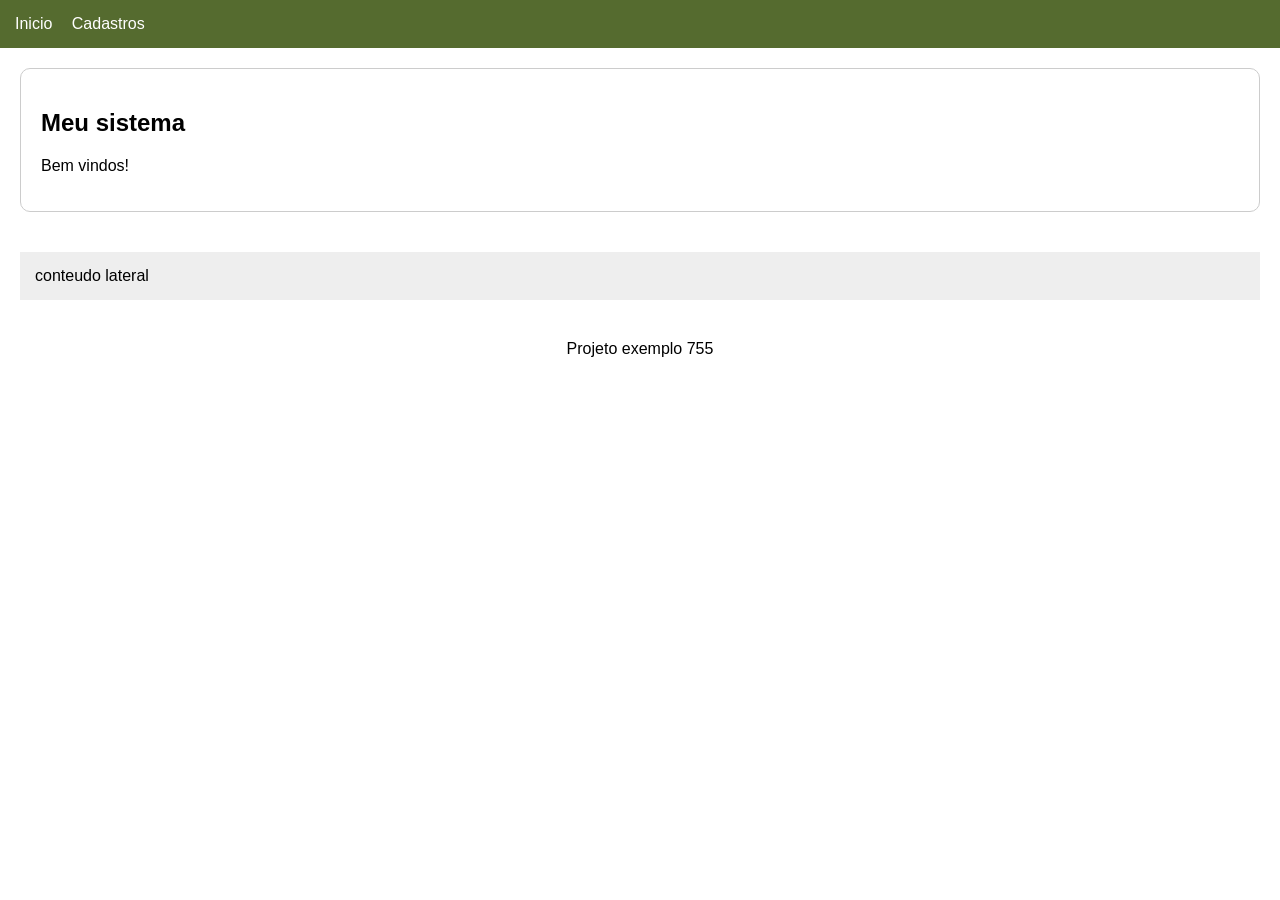
==== index.html @ 375f67fe "Initial commit" ====
<!DOCTYPE html>
<html lang="en">
<head>
    <meta charset="UTF-8">
    <meta name="viewport" content="width=device-width, initial-scale=1.0">
    <title>INDEX</title>
    <link rel="stylesheet" href="style.css"/>

</head>
<body>
    <header>
        <nav> 
            <a href="index.html">Inicio</a>
            <a href="cadastro.html">Cadastros</a>
        </nav>
    </header>

    <main>
        <section class="hero">
            <h1>Meu sistema</h1>
            <p>Bem vindos!</p>
        </section>
    </main>

    <aside class="sidebar">
        conteudo lateral
    </aside>

    <footer>
        Projeto exemplo 755
    </footer>
</body>
</html>
---- style.css ----
body {
    font-family: Arial;
    margin: 0;
}

header {
    background-color: #556B2F ;
    padding: 15px;
}

nav a {
    color: white;
    margin-right: 15px;
    text-decoration: none;
}

main {
    padding: 20px;
}

.hero, .cadastro {
    border: 1px solid #ccc;
    padding: 20px;
    border-radius: 10px;h
}

form {
    display: flex;
    flex-direction: column;
    width: 250px;
    gap: 10px;
}

input {
    padding: 8px;
}

button {
    padding: 10px;
    cursor: pointer;
}

.sidebar {
    margin: 20px;
    padding: 15px;
    background-color: #eee;
}

footer {
    padding: 20px;
    text-align: center;
}
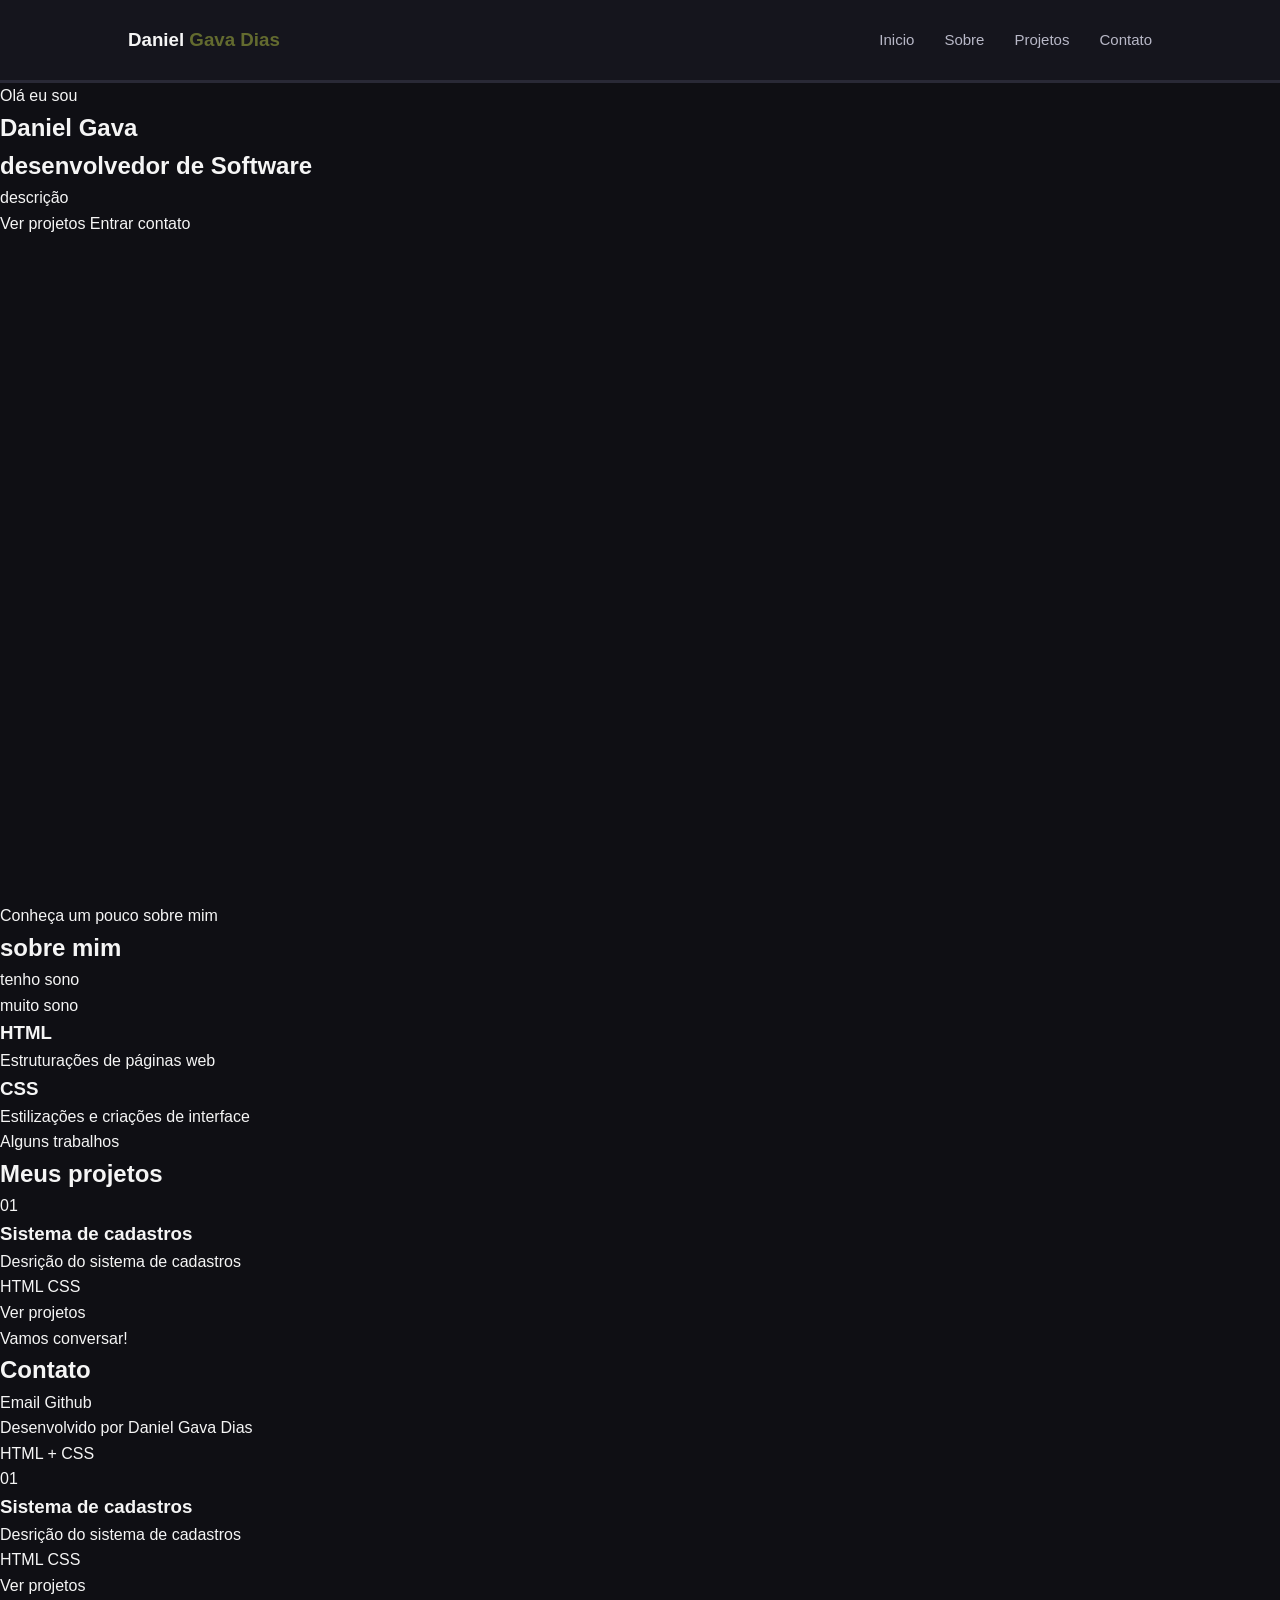
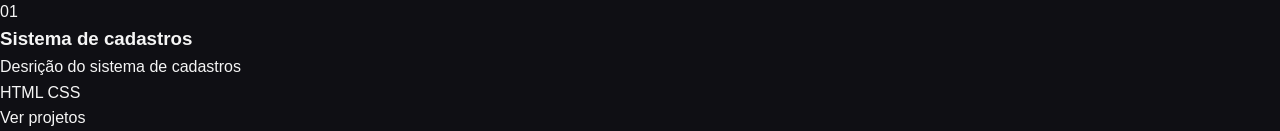
==== commit f423efd7: "23/9" ====
--- a/index.html
+++ b/index.html
@@ -1,33 +1,180 @@
 <!DOCTYPE html>
-<html lang="en">
+<html lang="pt-br">
 <head>
     <meta charset="UTF-8">
     <meta name="viewport" content="width=device-width, initial-scale=1.0">
-    <title>INDEX</title>
-    <link rel="stylesheet" href="style.css"/>
+    <title>Portifólio</title>
+    <link rel="stylesheet" href="portifolio.css">
+</head>
 
-</head>
 <body>
+    
+    <!-- MENU -->
     <header>
-        <nav> 
-            <a href="index.html">Inicio</a>
-            <a href="cadastro.html">Cadastros</a>
+       
+        <div class="logo">
+            <h3>Daniel <span>Gava Dias</span></h3>
+        </div>
+
+        <nav>
+            <a href="#inicio">Inicio</a>
+            <a href="#sobre">Sobre</a>
+            <a href="#projetos">Projetos</a>
+            <a href="#contato">Contato</a>
         </nav>
+    
     </header>
 
+    <!-- CONTEÚDO PRINCIPAL -->
+
     <main>
-        <section class="hero">
-            <h1>Meu sistema</h1>
-            <p>Bem vindos!</p>
+        <!-- SEÇÃO DE INICIO -->
+         <section id="inicio" class="inicio">
+            <div class="inicio conteudo">
+                
+                <p class="apresentacao"> Olá eu sou </p>
+                <h1> Daniel Gava</h1>
+                <h2> desenvolvedor de Software</h2>
+                <p class="descricao">
+                    descrição     
+                </p>
+                
+                <div class="botoes">
+                    <a href="#projetos" class="botao"> Ver projetos </a>
+                    <a href="#contato" class="botao botao-secundario"> Entrar contato </a>
+                </div>    
+            </div>
+         </section>
+
+         <section id="sobre" class="sobre">
+            <div class="titulo-secao">
+                <p>Conheça um pouco sobre mim</p>
+                <h2>sobre mim</h2>
+            </div>
+            
+            <div class="sobre-conteudo">
+                <div class="sobre-texto">
+                    <p>tenho sono</p>
+                    <p>muito sono</p>
+                </div>
+                
+                <div class="habilidades">
+                    
+                    <div class="habilidade">
+                        <h3>HTML</h3>
+                        <p>Estruturações de páginas web</p>
+                    </div>
+
+                    <div class="habilidade">
+                        <h3>CSS</h3>
+                        <p>Estilizações e criações de interface</p>
+                    </div>
+
+                    <!-- div class="habilidade">
+                        <h3>PHP</h3>
+                        <p>Estilizações e criações de interface</p>
+                    </div -->
+                
+                </div>
+            </div>
+         </section>
+         
+         <section id="inicio" class="projetos-secao">
+            <div class="titulo-secao">
+                <p>Alguns trabalhos</p>
+                <h2>Meus projetos</h2>
+            </div>
+           <div class="projetos">
+<!--====================================================================================================================================-->
+            <!--PROJETO 1-->
+            <div class="card">
+                    
+                    <div class="numero-projeto">
+                        01
+                    </div>
+                   
+                    <h3>Sistema de cadastros</h3>
+                    <p>Desrição do sistema de cadastros</p>
+
+                    <div class="tecnologias">
+                        <span>HTML</span>
+                        <span>CSS</span>
+                        <!-- <span>PHP</span> -->
+                    </div>
+                    <a href="cadastro.html">Ver projetos</a>
+                </div>
+           </div>
+         </section>
+        <section id="contato" class="contato">
+            <div class="titulo-secao">
+                <p>Vamos conversar!</p>
+                <h2>Contato</h2>
+            </div>
+            <div class="contato-links">
+                
+                <a href="mailto:daniel.gava0903@gmail.com">Email</a>
+                <a href="https://github.com/danielgavadias"> Github</a>
+
+            </div>
         </section>
     </main>
+    
+    <footer>
+        <p>
+            Desenvolvido por Daniel Gava Dias
+        </p>
+        <p>
+            HTML + CSS
+        </p>
+    </footer>
+<!--====================================================================================================================================-->
+        <!-- PROJETO 2-->
+            <div class="card">
+                    
+                    <div class="numero-projeto">
+                        01
+                    </div>
+                   
+                    <h3>Sistema de cadastros</h3>
+                    <p>Desrição do sistema de cadastros</p>
 
-    <aside class="sidebar">
-        conteudo lateral
-    </aside>
+                    <div class="tecnologias">
+                        <span>HTML</span>
+                        <span>CSS</span>
+                        <!-- <span>PHP</span> -->
+                    </div>
+                    <a href="cadastro.html">Ver projetos</a>
+                </div>
+           </div>
+        </section>
+<!--====================================================================================================================================-->
+        <!-- PROJETO 3-->
+            <div class="card">
+                    
+                    <div class="numero-projeto">
+                        01
+                    </div>
+                   
+                    <h3>Sistema de cadastros</h3>
+                    <p>Desrição do sistema de cadastros</p>
 
-    <footer>
-        Projeto exemplo 755
-    </footer>
+                    <div class="tecnologias">
+                        <span>HTML</span>
+                        <span>CSS</span>
+                        <!-- <span>PHP</span> -->
+                    </div>
+                    <a href="cadastro.html">Ver projetos</a>
+                </div>
+           </div>
+        </section>
+<!--====================================================================================================================================-->
+        <section>
+
+
+
+
+
+
+        </section>
 </body>
 </html>
--- a/portifolio.css
+++ b/portifolio.css
@@ -0,0 +1,79 @@
+
+/* ====== CONFIGURAÇÕES GERAIS ====== */ 
+
+*
+{
+    margin: 0;
+    padding: 0;
+
+}
+
+html
+{
+    scroll-behavior: smooth;
+}
+
+body
+{
+    font-family: Arial, Helvetica, sans-serif;
+    background-color: #0f0f14;
+    color: #f5f5f5;
+    line-height: 1.6;
+}
+
+a
+{
+    text-decoration: none;
+    color: inherit;
+}
+
+/* ====== MENU ====== */
+
+header
+{
+    height: 80px;
+    padding: 0 10%;
+    display: flex;
+    justify-content: space-between;
+    align-items: center;
+    background-color: #15151d;
+    border-bottom: 3px solid #292936;
+    position: sticky;
+    top: 0;
+    z-index: 10;
+}
+
+.logo h2
+{
+    font-size: 26px;
+}
+
+.logo span
+{
+    color: #636B2F;
+}
+
+nav
+{
+    display: flex;
+    gap: 30px;
+}
+
+nav a
+{
+    color: #b8b8c7;
+    font-size: 15px;
+    transition: 0.3;
+}
+
+nav a:hover
+{
+    color: #7c5cff;
+}
+
+/* ====== INÍCIO ====== */
+
+.inicio
+{
+    min-height: calc(100vh - 80px);
+}
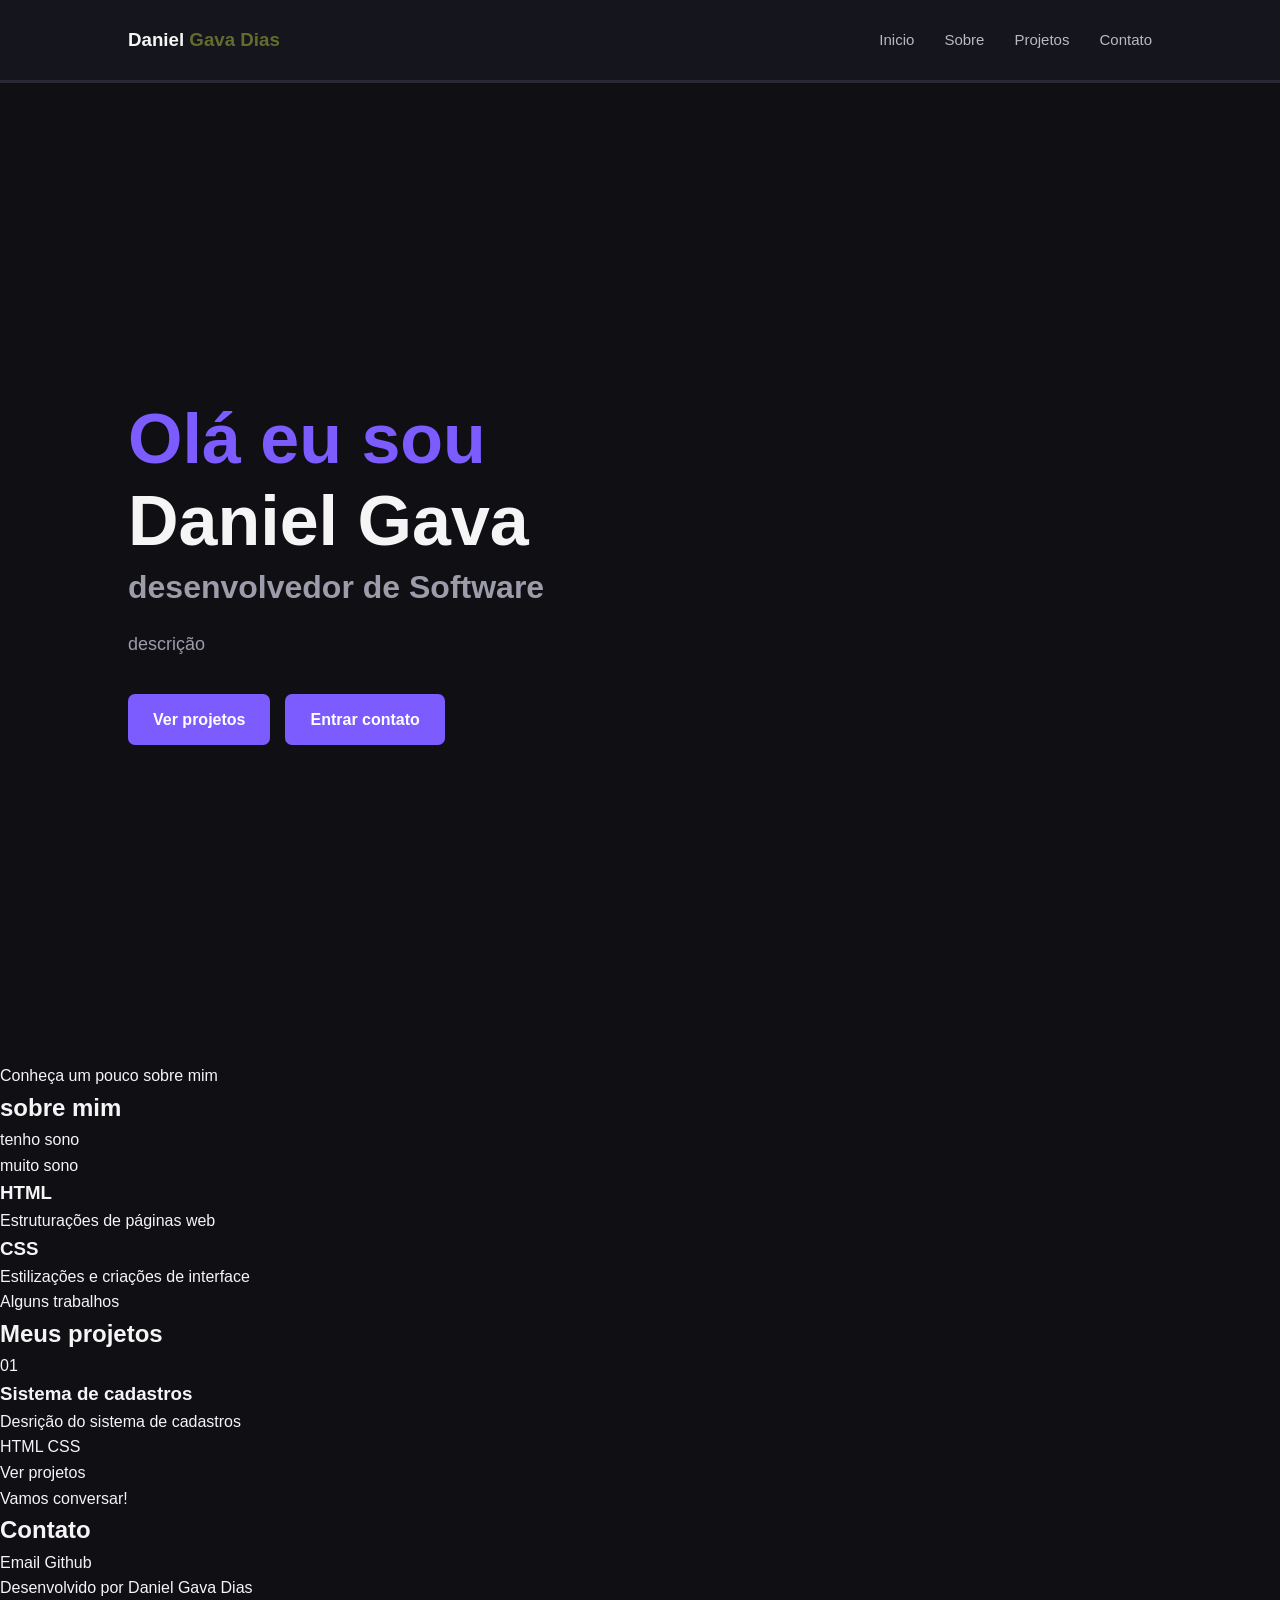
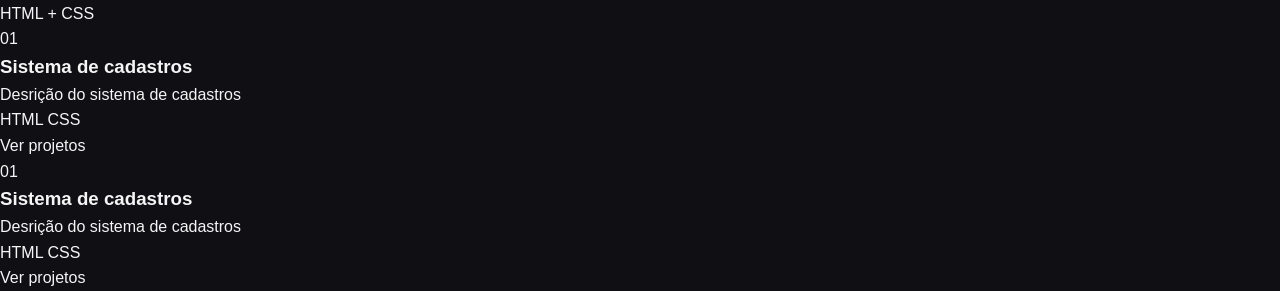
==== commit df19e8b6: "23/9 2" ====
--- a/index.html
+++ b/index.html
@@ -30,7 +30,7 @@
     <main>
         <!-- SEÇÃO DE INICIO -->
          <section id="inicio" class="inicio">
-            <div class="inicio conteudo">
+            <div class="inicio-conteudo">
                 
                 <p class="apresentacao"> Olá eu sou </p>
                 <h1> Daniel Gava</h1>
--- a/portifolio.css
+++ b/portifolio.css
@@ -1,5 +1,6 @@
-
+/*====================================*/
 /* ====== CONFIGURAÇÕES GERAIS ====== */ 
+/*===================================*/
 
 *
 {
@@ -27,7 +28,9 @@
     color: inherit;
 }
 
+/*====================*/
 /* ====== MENU ====== */
+/*====================*/
 
 header
 {
@@ -71,9 +74,78 @@
     color: #7c5cff;
 }
 
+/*======================*/
 /* ====== INÍCIO ====== */
+/*======================*/
 
 .inicio
 {
     min-height: calc(100vh - 80px);
+    padding: 80px 10%;
+    display: flex;
+    align-items: center;
+    background-color: #0f0f14;
+}
+
+.inicio-conteudo
+{
+    max-width: 750px;
+}
+
+.apresentacao
+{
+    color:#7c5cff;
+    font-size: 70px;
+    line-height: 1.1;
+    font-weight: bold;
+    margin-bottom: 5px;
+}
+
+.inicio h1
+{
+    font-size: 70px;
+    line-height: 1.1;
+    margin-bottom: 10px;
+}
+
+.inicio h2
+{
+    font-size: 32px;
+    line-height: 1.1;
+    margin-bottom: 25px;
+    color: #9c9cab;
+}
+
+.descricao
+{
+    max-width: 600px;
+    color: #9c9cab;
+    font-size: 18px;
+    margin-bottom: 35px;
+}
+/*======================*/
+/* ====== BOTÕES ====== */
+/*======================*/
+
+.botoes
+{
+    display: flex;
+    gap: 15px;
+}
+
+.botao
+{
+    display: inline-block;
+    background-color: #7c5cff;
+    color: #ffffff;
+    padding: 13px 25px;
+    border-radius: 7px;
+    font-weight: bold;
+    transition: 0.3;
+}
+
+.botao:hover
+{
+    background-color: #7c5cff;
+    transform: translateY(-3px);
 }
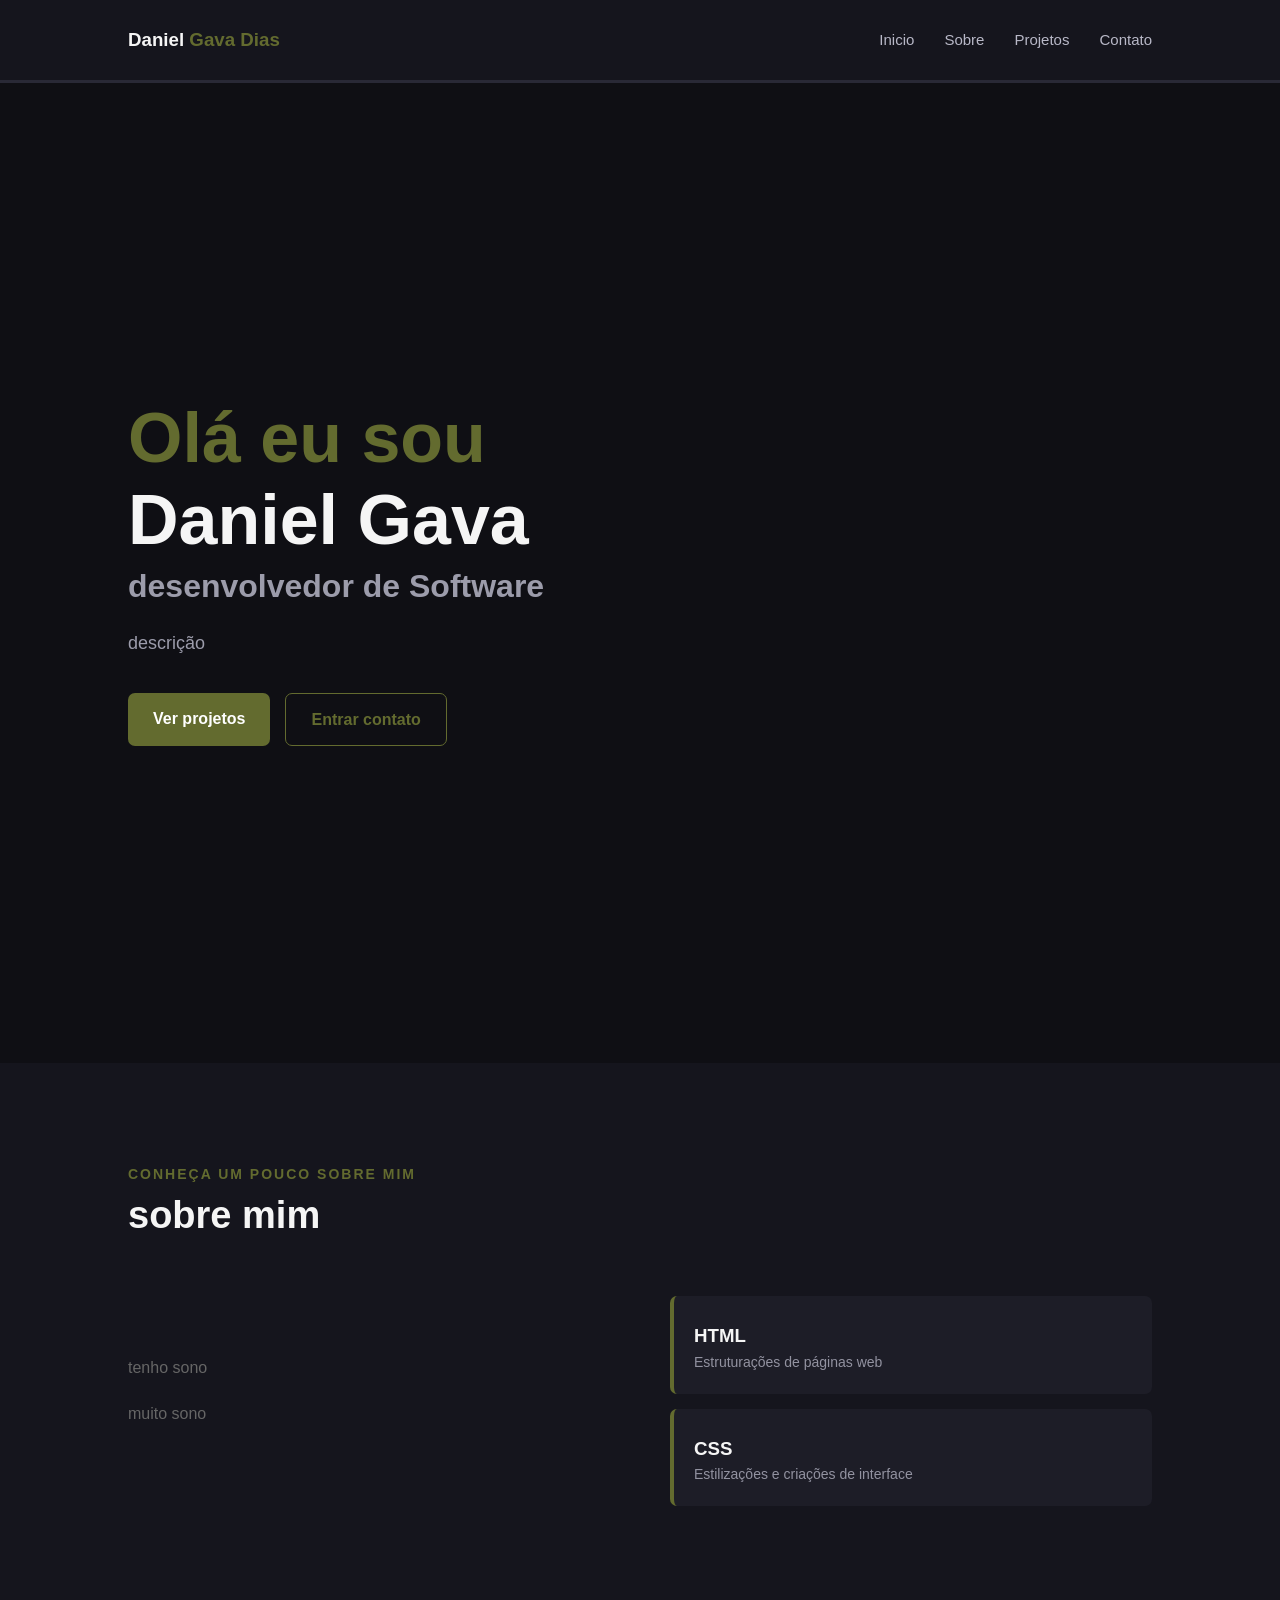
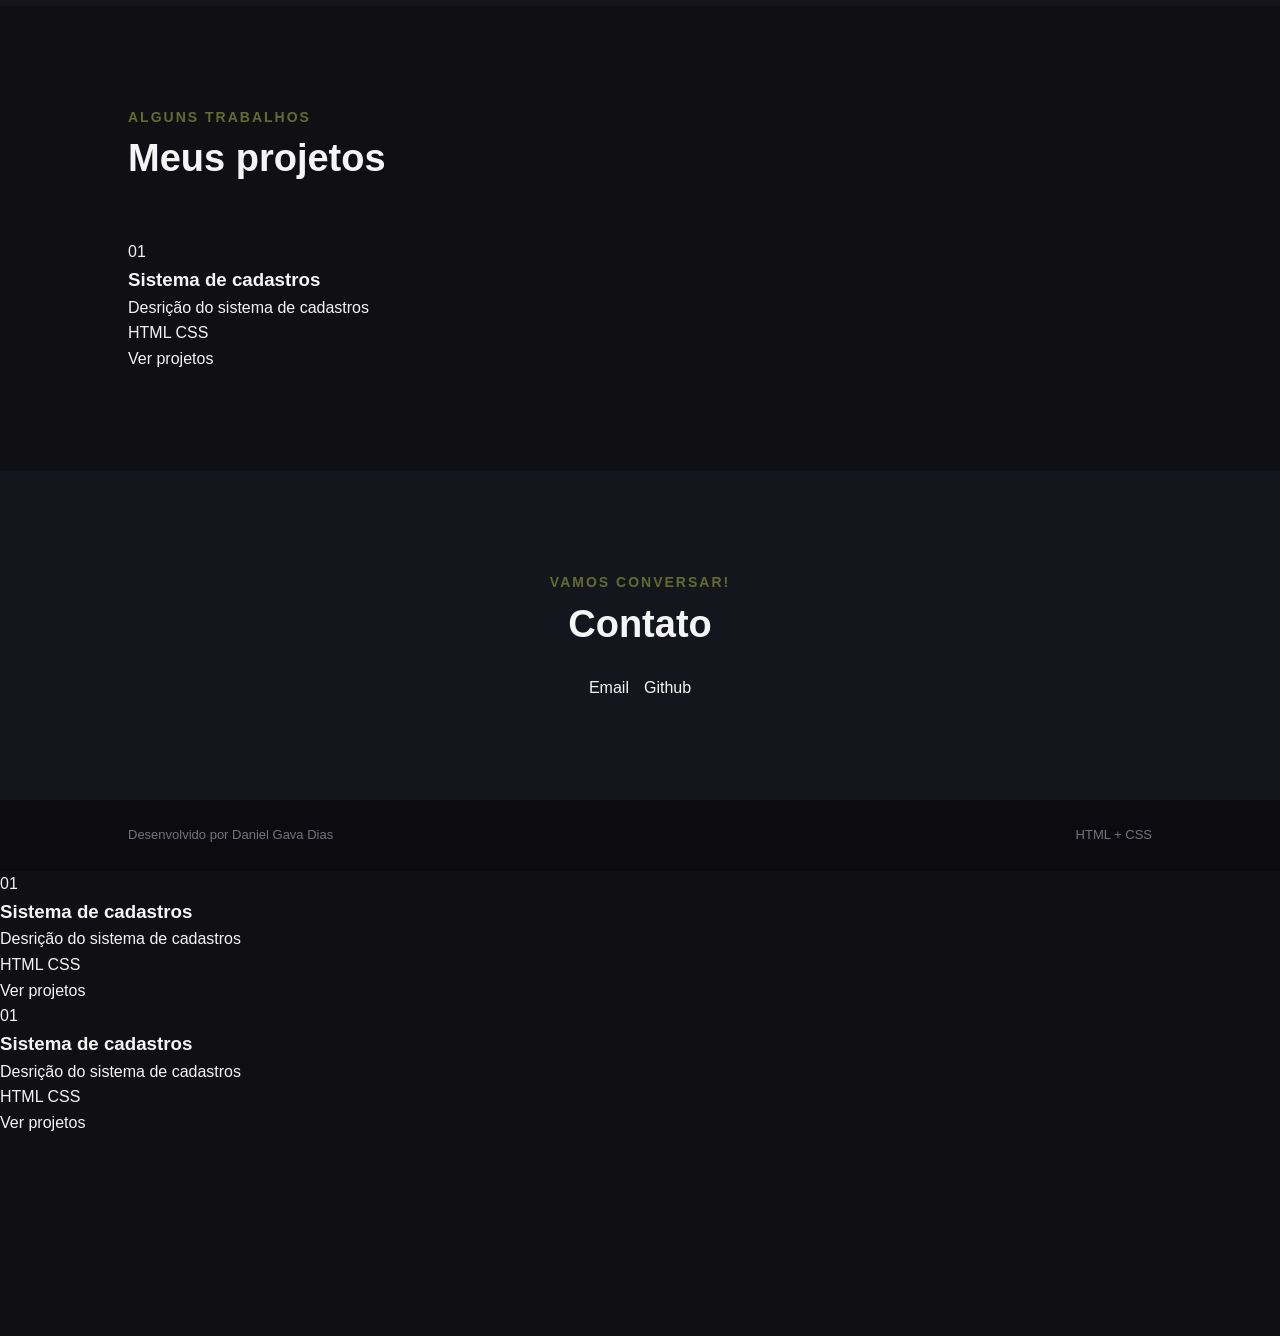
==== commit 38e18471: "23/9 3" ====
--- a/index.html
+++ b/index.html
@@ -127,7 +127,7 @@
             HTML + CSS
         </p>
     </footer>
-<!--====================================================================================================================================-->
+<!-- ====================================================================================================================================-->
         <!-- PROJETO 2-->
             <div class="card">
                     
@@ -167,7 +167,7 @@
                 </div>
            </div>
         </section>
-<!--====================================================================================================================================-->
+<!--==================================================================================================================================== -->
         <section>
 
 
--- a/portifolio.css
+++ b/portifolio.css
@@ -71,7 +71,7 @@
 
 nav a:hover
 {
-    color: #7c5cff;
+    color: #636B2F;
 }
 
 /*======================*/
@@ -94,7 +94,7 @@
 
 .apresentacao
 {
-    color:#7c5cff;
+    color:#636B2F;
     font-size: 70px;
     line-height: 1.1;
     font-weight: bold;
@@ -136,7 +136,7 @@
 .botao
 {
     display: inline-block;
-    background-color: #7c5cff;
+    background-color: #636B2F;
     color: #ffffff;
     padding: 13px 25px;
     border-radius: 7px;
@@ -146,6 +146,151 @@
 
 .botao:hover
 {
-    background-color: #7c5cff;
+    background-color: #636B2F;
     transform: translateY(-3px);
+}
+
+.botao-secundario
+{
+    background-color: transparent;
+    border: 1px solid #636B2F;
+    color: #636B2F;
+}
+
+.botao-secundario:hover
+{
+    color: #ffffff;
+    background-color: #636B2F;
+}
+
+/*======================*/
+/* ====== SEÇÕES ====== */
+/*======================*/
+
+section
+{
+    padding: 100px 10%;
+}
+
+.titulo-secao
+{
+    margin-bottom: 50px;
+}
+
+.titulo-secao p
+{
+    color: #636B2F;
+    font-size: 14px;
+    font-weight: bold;
+    text-transform: uppercase;
+    letter-spacing: 2px;
+}
+
+.titulo-secao h2
+{
+    font-size: 38px;
+}
+
+/*======================*/
+/* ====== SOBRE ======= */
+/*======================*/
+
+.sobre 
+{
+    background-color: #15151d;
+}
+
+.sobre-conteudo
+{
+    display: flex;
+    gap: 60px;
+    align-items: center;
+}
+
+.sobre-texto
+{
+    flex: 1; 
+    color: #666666;
+}
+
+.sobre-texto p 
+{
+    margin-bottom: 20px;
+}
+
+.habilidades
+{
+    flex: 1;
+    display: flex;
+    flex-direction: column;
+    gap: 15px;
+}
+
+.habilidade
+{
+    background-color: #1d1d27;
+    padding: 20px;
+    border-radius: 7px;
+    border-left: 4px solid #636B2F;;
+}
+
+.habilidade h3
+{
+    margin-top: 5px;
+}
+
+.habilidade p
+{
+color: #9292a0;
+font-size: 14px;
+}
+
+/*========================*/
+/* ====== CONTATO ======= */
+/*========================*/
+
+.contato
+{
+    background-color: #15151d;
+    text-align: center;
+}
+
+.contato .titulo-secao
+{
+    margin-bottom: 20px;
+}
+
+.contato-texto
+{
+    max-width: 600px;
+    margin: 0 auto 30px auto;
+    color: #9c9cab;
+}
+
+.contato-links
+{
+    display: flex;
+    justify-content: center;
+    gap: 15px
+}
+
+.contato-links:hover
+{
+    border-color: #636B2F;
+    color: #636B2F;
+    transform: translateY(-3px);
+}
+
+/*=======================*/
+/* ====== RODAPÉ ======= */
+/*=======================*/
+
+footer
+{
+    padding: 25px 10%;
+    background-color: #0b0b10;
+    color: #737380;
+    display: flex;
+    justify-content: space-between;
+    font-size: 13px;    
 }
